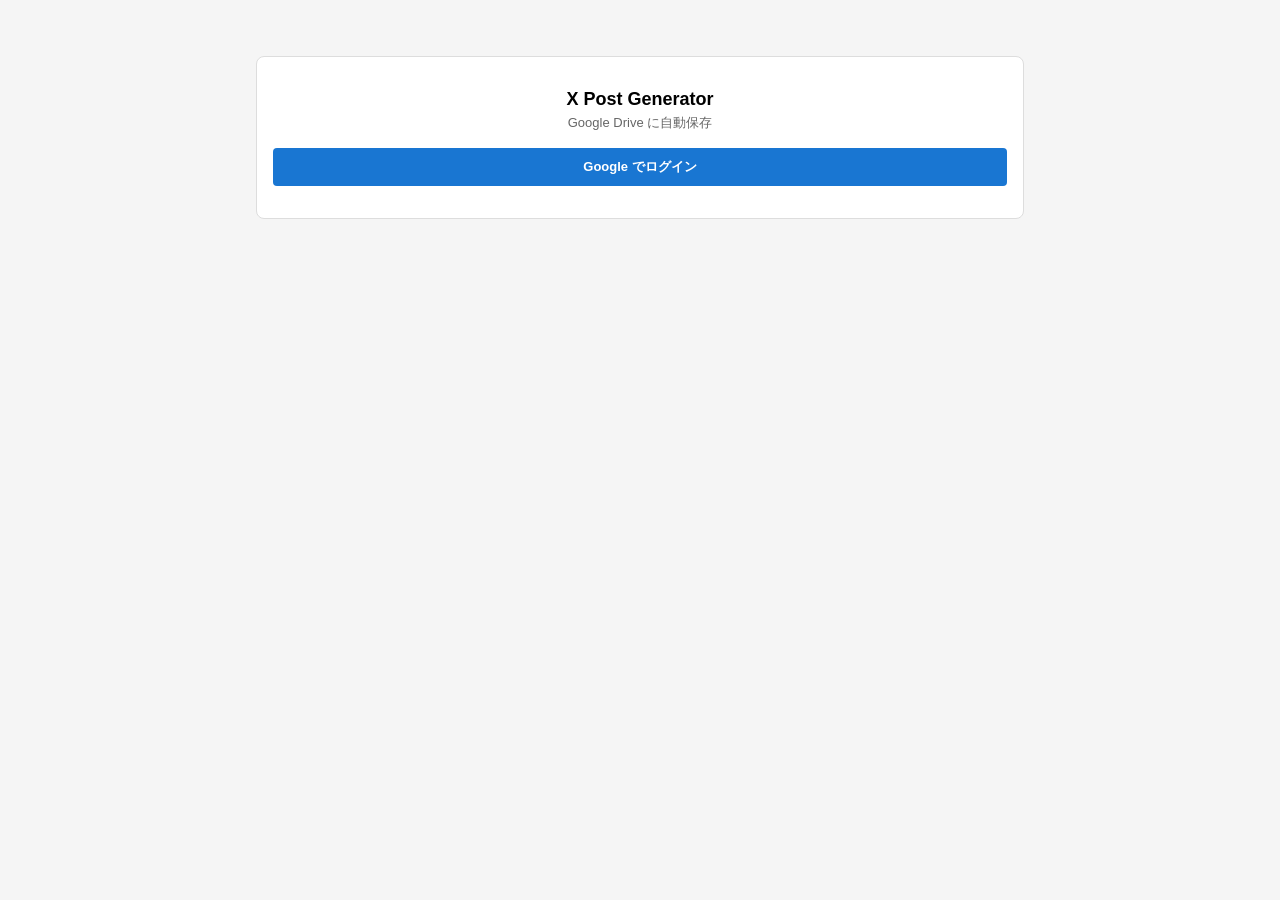
==== index.html @ 5b4eb19c "Migrate to Web app with Google Drive sync - Remove Chrome extension (x-post-generator/) - Remove set" ====
<!DOCTYPE html>
<html lang="ja">
<head>
  <meta charset="UTF-8">
  <meta name="viewport" content="width=device-width, initial-scale=1.0">
  <title>X Post Generator</title>
  <link rel="stylesheet" href="styles.css">
</head>
<body>
  <div class="container">
    <div id="authSection" class="auth-section">
      <h2>X Post Generator</h2>
      <p class="subtitle">Google Drive に自動保存</p>
      <button id="loginBtn" class="btn-primary">Google でログイン</button>
      <p id="userInfo" class="user-info" style="display:none;"></p>
    </div>

    <div id="appSection" style="display:none;">
      <div class="app-header">
        <h2>X Post Generator v3</h2>
        <p class="subtitle">全パターン同時表示＆コピー（Google Drive 自動保存）</p>
        <div class="app-header-right">
          <span id="saveStatus" class="save-status"></span>
          <button id="logoutBtnApp" class="btn-logout">ログアウト</button>
        </div>
      </div>

      <div class="input-section">
        <div class="form-group">
          <label>エントリー価格</label>
          <input type="number" id="entryPrice" placeholder="4740.38" step="0.01">
        </div>

        <div class="form-group">
          <label>決済価格</label>
          <input type="number" id="exitPrice" placeholder="4764.9" step="0.01">
        </div>

        <div class="form-row">
          <div class="form-group">
            <label>商品</label>
            <select id="instrument">
              <option>GOLD</option>
              <option>EURUSD</option>
              <option>GBPUSD</option>
              <option>USDJPY</option>
            </select>
          </div>

          <div class="form-group">
            <label>方向</label>
            <select id="direction">
              <option>LONG</option>
              <option>SHORT</option>
            </select>
          </div>
        </div>

        <div class="form-group">
          <label>ハッシュタグ選択</label>
          <div class="hashtag-section">
            <div class="hashtag-top">
              <p class="section-label">需要順ハッシュタグ</p>
              <label><input type="checkbox" class="hashtag-checkbox" value="#FX" checked> #FX (★★★★★)</label>
              <label><input type="checkbox" class="hashtag-checkbox" value="#トレード実績" checked> #トレード実績 (★★★★★)</label>
              <label><input type="checkbox" class="hashtag-checkbox" value="#順張り"> #順張り (★★★★☆)</label>
              <label><input type="checkbox" class="hashtag-checkbox" value="#VWAP"> #VWAP (★★★☆☆)</label>
              <label><input type="checkbox" class="hashtag-checkbox" value="#Laguerre_RSI"> #Laguerre_RSI (★★★☆☆)</label>
              <label><input type="checkbox" class="hashtag-checkbox" value="#MT4"> #MT4 (★★★☆☆)</label>
            </div>

            <div class="hashtag-bottom">
              <p class="section-label">推奨ハッシュタグ（自動出力）</p>
              <div id="recommendedHashtags" class="recommended-tags">
                <span>#コマ式FX練成会</span>
                <span>#Koma_Ultimate</span>
                <span>#複数指標検証</span>
              </div>
              <p class="section-label">カスタムハッシュタグ追加</p>
              <input type="text" id="customHashtags" placeholder="#秘匿指標, #実戦トレード">
            </div>
          </div>
        </div>

        <button id="generateBtn" class="btn-primary">全パターンを生成</button>
      </div>

      <div id="postsContainer" class="posts-container"></div>
    </div>
  </div>

  <script src="https://accounts.google.com/gsi/client" async defer></script>
  <script src="https://apis.google.com/js/api.js"></script>
  <script src="gdrive-config.js"></script>
  <script src="app.js"></script>
</body>
</html>
---- styles.css ----
* {
  box-sizing: border-box;
}

body {
  margin: 0;
  padding: 0;
  font-family: -apple-system, BlinkMacSystemFont, 'Segoe UI', Roboto, sans-serif;
  background: #f5f5f5;
  min-height: 100vh;
}

.container {
  max-width: 800px;
  margin: 0 auto;
  padding: 16px;
}

h2 {
  font-size: 18px;
  font-weight: 600;
  margin: 0 0 4px;
}

.subtitle {
  font-size: 13px;
  color: #666;
  margin: 0 0 16px;
}

.auth-section {
  background: white;
  border: 1px solid #ddd;
  border-radius: 8px;
  padding: 32px 16px;
  text-align: center;
  margin-top: 40px;
}

.user-info {
  font-size: 12px;
  color: #666;
  margin: 12px 0 0;
}

.app-header {
  background: white;
  border: 1px solid #ddd;
  border-radius: 8px;
  padding: 16px;
  margin-bottom: 16px;
  display: flex;
  justify-content: space-between;
  align-items: center;
}

.app-header-right {
  display: flex;
  align-items: center;
  gap: 12px;
}

.save-status {
  font-size: 11px;
  color: #999;
}

.save-status.saved {
  color: #4caf50;
}

.save-status.saving {
  color: #ff9800;
}

.save-status.error {
  color: #f44336;
}

.input-section {
  background: white;
  border: 1px solid #ddd;
  border-radius: 8px;
  padding: 16px;
  margin-bottom: 16px;
}

.form-group {
  margin-bottom: 12px;
}

.form-group label {
  display: block;
  font-size: 12px;
  color: #666;
  margin-bottom: 6px;
}

.form-group input,
.form-group select {
  width: 100%;
  padding: 8px;
  border: 1px solid #ddd;
  border-radius: 4px;
  font-size: 13px;
}

.form-row {
  display: grid;
  grid-template-columns: 1fr 1fr;
  gap: 12px;
}

.hashtag-section {
  background: #fafafa;
  border: 1px solid #eee;
  border-radius: 6px;
  padding: 12px;
}

.hashtag-top,
.hashtag-bottom {
  margin-bottom: 12px;
}

.section-label {
  font-size: 12px;
  color: #999;
  margin: 0 0 8px;
  font-weight: 600;
}

.hashtag-top label,
.hashtag-bottom label {
  display: block;
  font-size: 12px;
  margin-bottom: 6px;
  cursor: pointer;
}

.hashtag-top input,
.hashtag-bottom input {
  margin-right: 6px;
}

.recommended-tags {
  display: flex;
  flex-wrap: wrap;
  gap: 8px;
  margin-bottom: 12px;
}

.recommended-tags span {
  background: #e8f5e9;
  padding: 4px 12px;
  border-radius: 4px;
  font-size: 12px;
  color: #2e7d32;
}

#customHashtags {
  width: 100% !important;
  padding: 8px;
  border: 1px solid #ddd;
  border-radius: 4px;
  font-size: 12px;
}

.btn-primary {
  width: 100%;
  padding: 10px;
  background: #1976d2;
  color: white;
  border: none;
  border-radius: 4px;
  font-weight: 600;
  cursor: pointer;
  font-size: 13px;
}

.btn-primary:hover {
  background: #1565c0;
}

.btn-secondary {
  padding: 10px 20px;
  background: #f5f5f5;
  color: #333;
  border: 1px solid #ddd;
  border-radius: 4px;
  font-weight: 600;
  cursor: pointer;
  font-size: 13px;
}

.btn-secondary:hover {
  background: #e8e8e8;
}

.btn-logout {
  padding: 6px 12px;
  background: #f5f5f5;
  color: #666;
  border: 1px solid #ddd;
  border-radius: 4px;
  font-size: 11px;
  cursor: pointer;
}

.btn-logout:hover {
  background: #e8e8e8;
}

.posts-container {
  display: grid;
  gap: 12px;
}

.post-card {
  background: white;
  border: 1px solid #ddd;
  border-radius: 8px;
  padding: 12px;
}

.post-card.recommended {
  border: 2px solid #1976d2;
  background: #f8f9fb;
}

.post-header {
  display: flex;
  align-items: center;
  justify-content: space-between;
  margin-bottom: 8px;
}

.post-header h3 {
  margin: 0;
  font-size: 13px;
  font-weight: 600;
}

.post-actions {
  display: flex;
  gap: 8px;
  align-items: center;
}

.char-count {
  font-size: 11px;
  color: #999;
}

.char-count.over-limit {
  color: #d32f2f;
}

.btn-copy {
  padding: 4px 12px;
  background: white;
  border: 1px solid #ddd;
  border-radius: 4px;
  font-size: 11px;
  cursor: pointer;
  white-space: nowrap;
}

.btn-copy:hover {
  background: #f5f5f5;
}

.post-text {
  font-size: 12px;
  line-height: 1.6;
  color: #333;
  background: #fafafa;
  padding: 10px;
  border-radius: 4px;
  word-break: break-word;
}
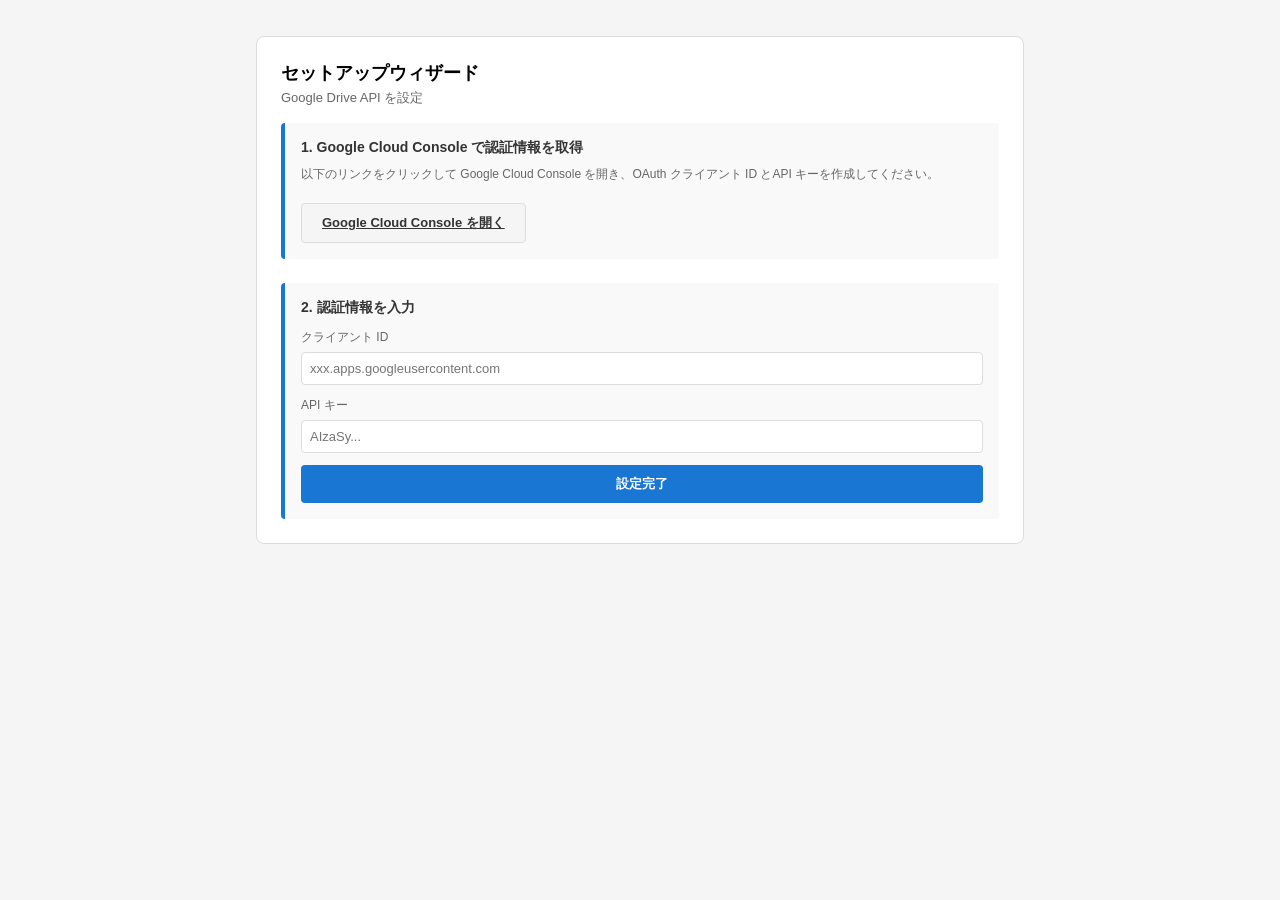
==== commit 49603054: "Add setup wizard for Google Drive API configuration - Setup wizard UI to enter client ID and API key" ====
--- a/index.html
+++ b/index.html
@@ -8,7 +8,33 @@
 </head>
 <body>
   <div class="container">
-    <div id="authSection" class="auth-section">
+    <div id="setupSection" class="setup-section">
+      <h2>セットアップウィザード</h2>
+      <p class="subtitle">Google Drive API を設定</p>
+      <div class="setup-steps">
+        <div class="setup-step">
+          <h3>1. Google Cloud Console で認証情報を取得</h3>
+          <p>以下のリンクをクリックして Google Cloud Console を開き、OAuth クライアント ID とAPI キーを作成してください。</p>
+          <a href="https://console.cloud.google.com/apis/credentials" target="_blank" class="btn-secondary">Google Cloud Console を開く</a>
+        </div>
+        <div class="setup-step">
+          <h3>2. 認証情報を入力</h3>
+          <form id="setupForm">
+            <div class="form-group">
+              <label>クライアント ID</label>
+              <input type="text" id="clientId" placeholder="xxx.apps.googleusercontent.com" required>
+            </div>
+            <div class="form-group">
+              <label>API キー</label>
+              <input type="text" id="apiKey" placeholder="AIzaSy..." required>
+            </div>
+            <button type="submit" class="btn-primary">設定完了</button>
+          </form>
+        </div>
+      </div>
+    </div>
+
+    <div id="authSection" class="auth-section" style="display:none;">
       <h2>X Post Generator</h2>
       <p class="subtitle">Google Drive に自動保存</p>
       <button id="loginBtn" class="btn-primary">Google でログイン</button>
--- a/styles.css
+++ b/styles.css
@@ -28,6 +28,48 @@
   margin: 0 0 16px;
 }
 
+.setup-section {
+  background: white;
+  border: 1px solid #ddd;
+  border-radius: 8px;
+  padding: 24px;
+  margin-top: 20px;
+}
+
+.setup-steps {
+  display: grid;
+  gap: 24px;
+}
+
+.setup-step {
+  padding: 16px;
+  background: #f9f9f9;
+  border-left: 4px solid #1976d2;
+  border-radius: 4px;
+}
+
+.setup-step h3 {
+  margin: 0 0 8px;
+  font-size: 14px;
+  color: #333;
+}
+
+.setup-step p {
+  margin: 0 0 12px;
+  font-size: 12px;
+  color: #666;
+  line-height: 1.5;
+}
+
+.setup-step a {
+  display: inline-block;
+  margin-top: 8px;
+}
+
+.setup-step form {
+  margin-top: 12px;
+}
+
 .auth-section {
   background: white;
   border: 1px solid #ddd;
